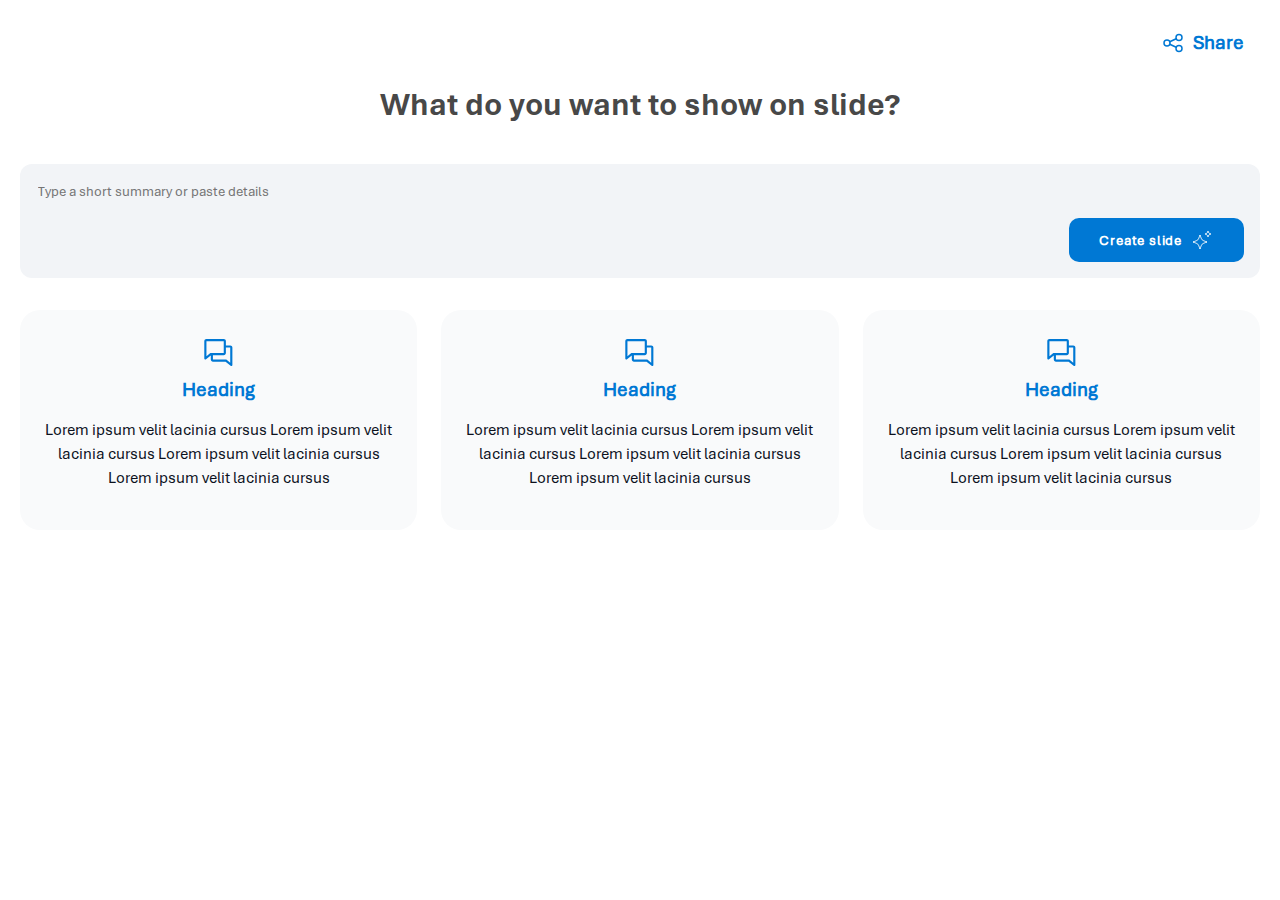
==== index.html @ 69a3b622 "Initial Commit" ====
<!DOCTYPE html>
<html lang="en">
  <head>
    <meta charset="UTF-8" />
    <meta name="viewport" content="width=device-width, initial-scale=1.0" />
    <title>TeamSLI</title>
    <meta name="description" content="Simple Slide Creator" />
    <meta name="author" content="TeamSLI" />
    
    <!-- Bootstrap CSS -->
    <link href="https://cdn.jsdelivr.net/npm/bootstrap@5.3.0-alpha1/dist/css/bootstrap.min.css" rel="stylesheet">
    <!-- Custom styles -->
    <link rel="stylesheet" href="./assets/css/style.css">
  </head>

  <body>
    <div class="header">
      <button class="share-btn">
        <img src="./assets/images/share.svg" alt="Share Icon">
        Share
      </button>
    </div>

    <div class="main-container">
      <h1 class="title">What do you want to show on slide?</h1>
      
      <div class="input-container">
        <input type="text" class="slide-input" placeholder="Type a short summary or paste details">
        <button class="create-btn">
          Create slide
          <img src="./assets/images/ai-magic.svg" alt="AI Magic Icon">
        </button>
      </div>
      
      <div class="templates-container">
        <div class="template-card">
          <div class="template-icon">
            <img src="./assets/images/chats.svg" alt="Chats Icon">
          </div>
          <h2 class="template-title">Heading</h2>
          <p class="template-description">Lorem ipsum velit lacinia cursus Lorem ipsum velit lacinia cursus Lorem ipsum velit lacinia cursus Lorem ipsum velit lacinia cursus</p>
        </div>
        
        <div class="template-card">
          <div class="template-icon">
            <img src="./assets/images/chats.svg" alt="Chats Icon">
          </div>
          <h2 class="template-title">Heading</h2>
          <p class="template-description">Lorem ipsum velit lacinia cursus Lorem ipsum velit lacinia cursus Lorem ipsum velit lacinia cursus Lorem ipsum velit lacinia cursus</p>
        </div>
        
        <div class="template-card">
          <div class="template-icon">
            <img src="./assets/images/chats.svg" alt="Chats Icon">
          </div>
          <h2 class="template-title">Heading</h2>
          <p class="template-description">Lorem ipsum velit lacinia cursus Lorem ipsum velit lacinia cursus Lorem ipsum velit lacinia cursus Lorem ipsum velit lacinia cursus</p>
        </div>
      </div>
    </div>

    <!-- IMPORTANT: DO NOT REMOVE THIS SCRIPT TAG OR THIS VERY COMMENT! -->
    <!-- <script src="https://cdn.gpteng.co/gptengineer.js" type="module"></script> -->
  </body>
</html>
---- assets/css/style.css ----
@font-face {
    font-family: 'Aptos';
    src: url('../fonts/aptos.ttf') format('truetype');
}
@font-face {
    font-family: 'Aptos Bold';
    src: url('../fonts/aptos-bold.ttf') format('truetype');
}

:root {
--primary-blue: #0078D4;
--light-gray: #F2F4F7;
--lighter-gray: #F9FAFB;
--dark-gray: #484848;
}

body {
font-family: 'Aptos', sans-serif;
background-color: white;
color: #333;
}

.header {
padding: 20px;
display: flex;
justify-content: flex-end;
}

.share-btn {
display: flex;
align-items: center;
color: var(--primary-blue);
background: transparent;
border: none;
font-size: 20px;
font-weight: 700;
cursor: pointer;
padding: 8px 16px;
border-radius: 6px;
}

.share-btn:hover {
background-color: rgba(59, 130, 246, 0.1);
}

.share-btn img {
margin-right: 8px;
}

.main-container {
max-width: 1280px;
margin: 0 auto;
padding: 0 20px;
}

.title {
font-family: 'Aptos Bold', sans-serif;
text-align: center;
font-size: 32px;
font-weight: 800;
color: var(--dark-gray);
margin-bottom: 40px;
}

.input-container {
display: flex;
gap: 15px;
flex-direction: column;
background-color: var(--light-gray);
border-radius: 12px;
padding: 16px;
margin-bottom: 32px;
}

.slide-input {
width: 100%;
border: none;
background: transparent;
display: block;
font-size: 14px;
color: var(--dark-gray);
margin-bottom: 12px;
}

.slide-input:focus {
outline: none;
}

.create-btn {
display: flex;
align-items: center;
justify-content: center;
width: fit-content;
background-color: var(--primary-blue);
color: white;
border: none;
border-radius: 10px;
padding: 10px 30px;
font-size: 14px;
letter-spacing: 0.8px;
font-weight: 600;
cursor: pointer;
}

.create-btn:hover {
background-color: #2563eb;
}

.create-btn img {
margin-left: 8px;
}

.templates-container {
display: flex;
flex-direction: column;
gap: 16px;
}

.template-card {
background-color: var(--lighter-gray);
border-radius: 20px;
padding: 24px;
display: flex;
flex-direction: column;
align-items: center;
text-align: center;
}

.template-icon {
color: var(--primary-blue);
margin-bottom: 8px;
}

.template-title {
color: var(--primary-blue);
font-weight: 700;
font-size: 20px;
margin-bottom: 16px;
}

.template-description {
color: #0C111D;
font-size: 16px;
line-height: 1.5;
}

/* Tablet styles for 744px and below */
@media (max-width: 744px) {
.main-container {
    max-width: 100%;
    padding: 0 24px;
}
.share-btn{
    font-size: 18px;
}

.title {
    font-size: 24px;
    margin-bottom: 32px;
}

.templates-container {
    display: grid;
    grid-template-columns: repeat(2, 1fr);
    gap: 20px;
}

.template-card:last-child {
    grid-column: span 2;
    max-width: 100%;
    margin: 0;
}

.template-title {
    font-size: 16px;
    margin-bottom: 12px;
}

.template-description {
    font-size: 13px;
}

.input-container {
    padding: 14px;
    margin-bottom: 28px;
    align-items: end;
}

.create-btn {
    padding: 10px 16px;
    width: fit-content;
}
.slide-input{
    width: 100%;
}
}

/* Desktop responsive styles */
@media (min-width: 744px) {
.templates-container {
    display: grid;
    grid-template-columns: repeat(3, 1fr);
    gap: 24px;
}

.input-container {
    flex-direction: column;
    align-items: end;
}

.slide-input {
    flex-grow: 1;
    margin-bottom: 0;
}

.create-btn {
    width: auto;
    margin-left: 12px;
}
}

/* Mobile specific styles (390px and below) */
@media (max-width: 390px) {
.header {
    padding: 16px;
}

.title {
    font-size: 22px;
    margin-bottom: 24px;
}

.main-container {
    padding: 0 16px;
}

.input-container {
    padding: 15px 12px 10px;
    margin-bottom: 24px;
    gap: 10px;
}

.create-btn {
    padding: 10px 0;
    width: 100%;
}

.template-card {
    padding: 16px;
}

.template-title {
    font-size: 16px;
    margin-bottom: 12px;
}

.template-description {
    font-size: 13px;
}

.templates-container {
    display: flex;
    flex-direction: column;
    gap: 16px;
}
}
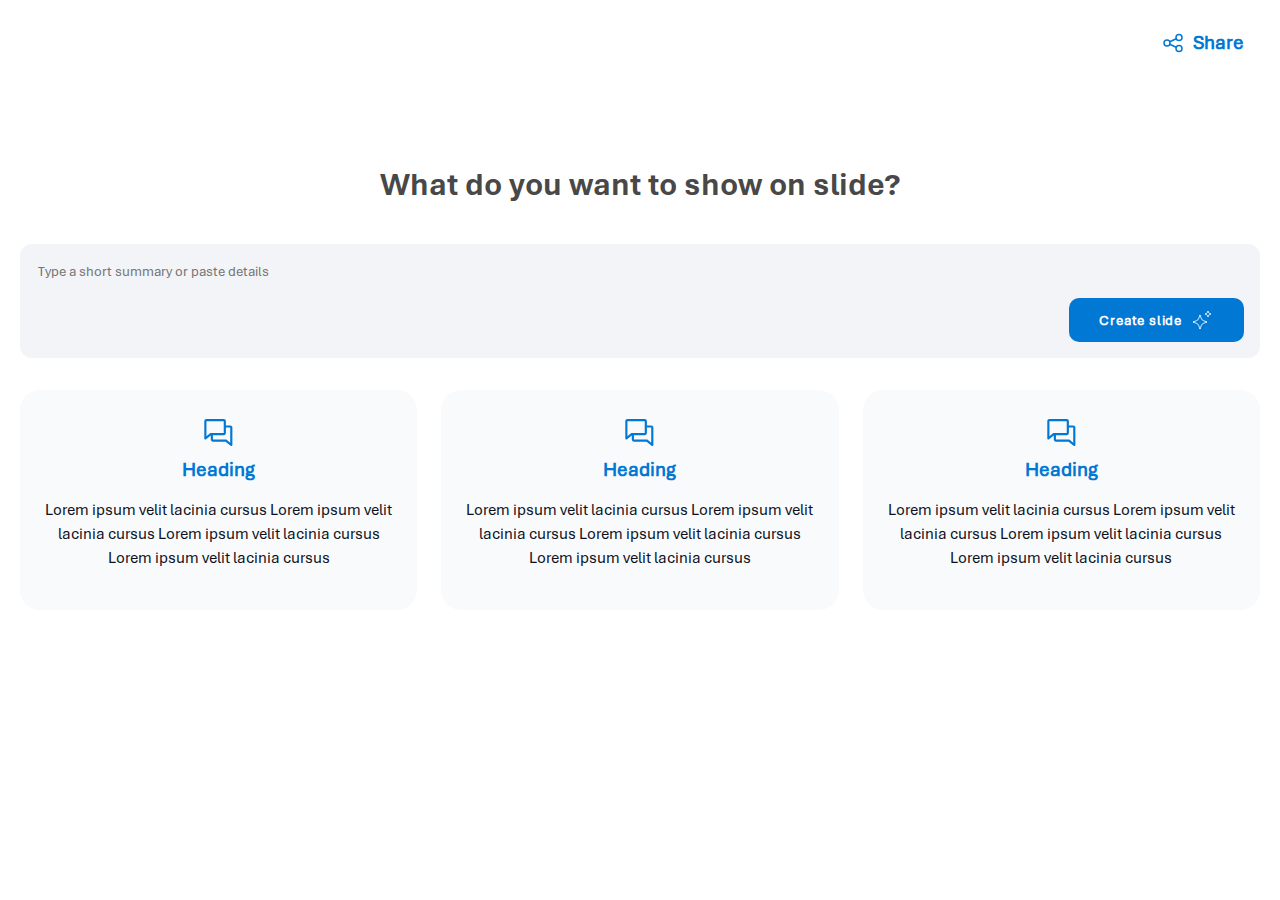
==== commit aaf9f04f: "revision: horizontal slider replaced with image" ====
--- a/index.html
+++ b/index.html
@@ -15,10 +15,10 @@
 
   <body>
     <div class="header">
-      <button class="share-btn">
+      <a href="page.html" class="share-btn">
         <img src="./assets/images/share.svg" alt="Share Icon">
         Share
-      </button>
+      </a>
     </div>
 
     <div class="main-container">
@@ -58,8 +58,5 @@
         </div>
       </div>
     </div>
-
-    <!-- IMPORTANT: DO NOT REMOVE THIS SCRIPT TAG OR THIS VERY COMMENT! -->
-    <!-- <script src="https://cdn.gpteng.co/gptengineer.js" type="module"></script> -->
   </body>
 </html>
--- a/assets/css/style.css
+++ b/assets/css/style.css
@@ -24,6 +24,8 @@
 padding: 20px;
 display: flex;
 justify-content: flex-end;
+max-width: 1440px;
+margin: 0 auto;
 }
 
 .share-btn {
@@ -37,6 +39,7 @@
 cursor: pointer;
 padding: 8px 16px;
 border-radius: 6px;
+text-decoration: none;
 }
 
 .share-btn:hover {
@@ -48,9 +51,9 @@
 }
 
 .main-container {
-max-width: 1280px;
+max-width: 1440px;
 margin: 0 auto;
-padding: 0 20px;
+padding: 80px 20px;
 }
 
 .title {
@@ -231,7 +234,7 @@
 }
 
 .main-container {
-    padding: 0 16px;
+    padding: 60px 15px;
 }
 
 .input-container {
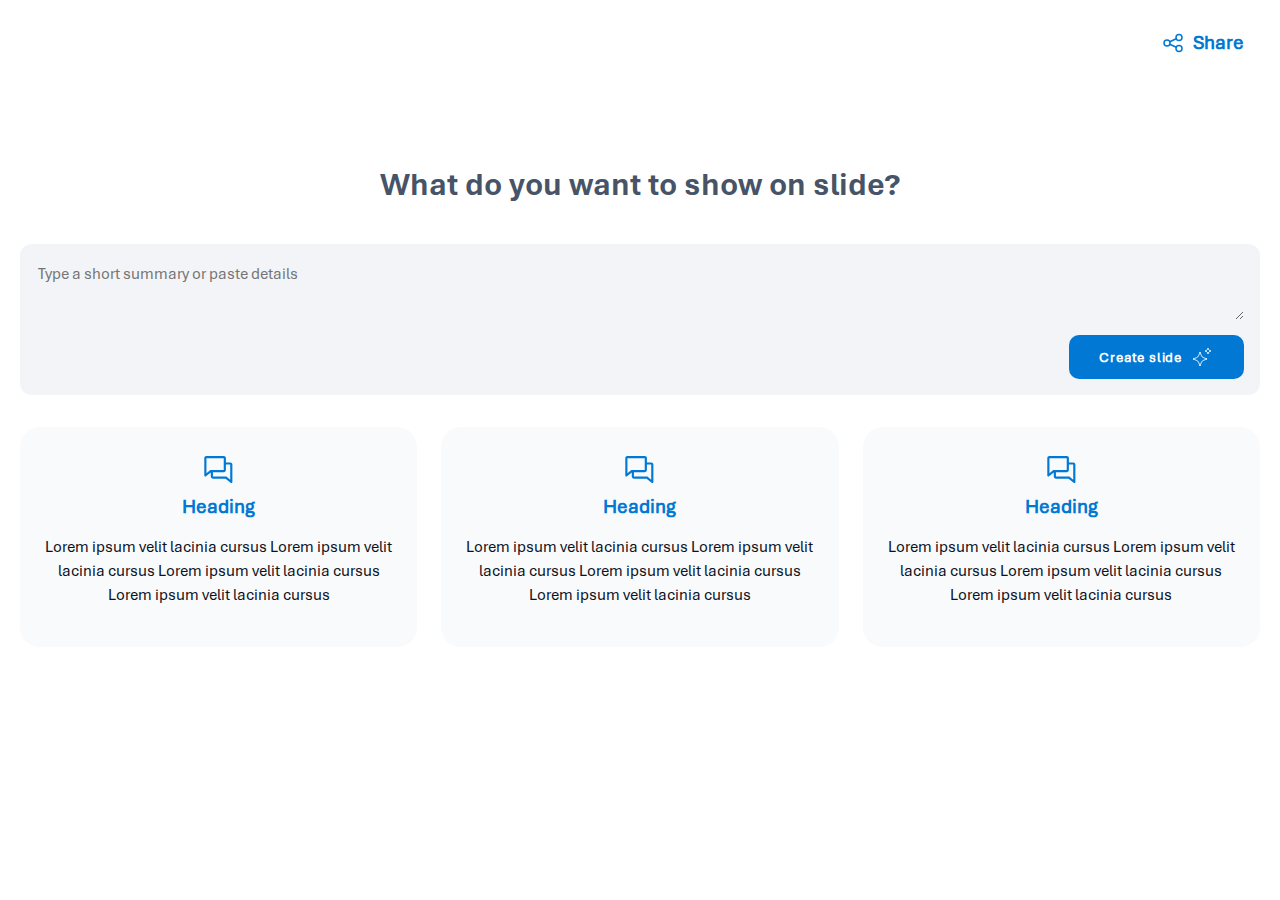
==== commit af1fcf69: "revision: css updates (sizing, color etc)" ====
--- a/index.html
+++ b/index.html
@@ -25,7 +25,7 @@
       <h1 class="title">What do you want to show on slide?</h1>
       
       <div class="input-container">
-        <input type="text" class="slide-input" placeholder="Type a short summary or paste details">
+        <textarea class="slide-input" placeholder="Type a short summary or paste details"></textarea>
         <button class="create-btn">
           Create slide
           <img src="./assets/images/ai-magic.svg" alt="AI Magic Icon">
--- a/assets/css/style.css
+++ b/assets/css/style.css
@@ -61,7 +61,7 @@
 text-align: center;
 font-size: 32px;
 font-weight: 800;
-color: var(--dark-gray);
+color: #475467;
 margin-bottom: 40px;
 }
 
@@ -80,9 +80,23 @@
 border: none;
 background: transparent;
 display: block;
-font-size: 14px;
-color: var(--dark-gray);
+font-size: 16px;
+color: #475467;
 margin-bottom: 12px;
+resize: vertical;
+min-height: 60px;
+max-height: 200px;
+overflow-y: auto;
+line-height: 1.5;
+}
+
+.slide-input::-webkit-scrollbar {
+    width: 6px;
+}
+
+.slide-input::-webkit-scrollbar-thumb {
+    background-color: #98A2B3;
+    border-radius: 3px;
 }
 
 .slide-input:focus {
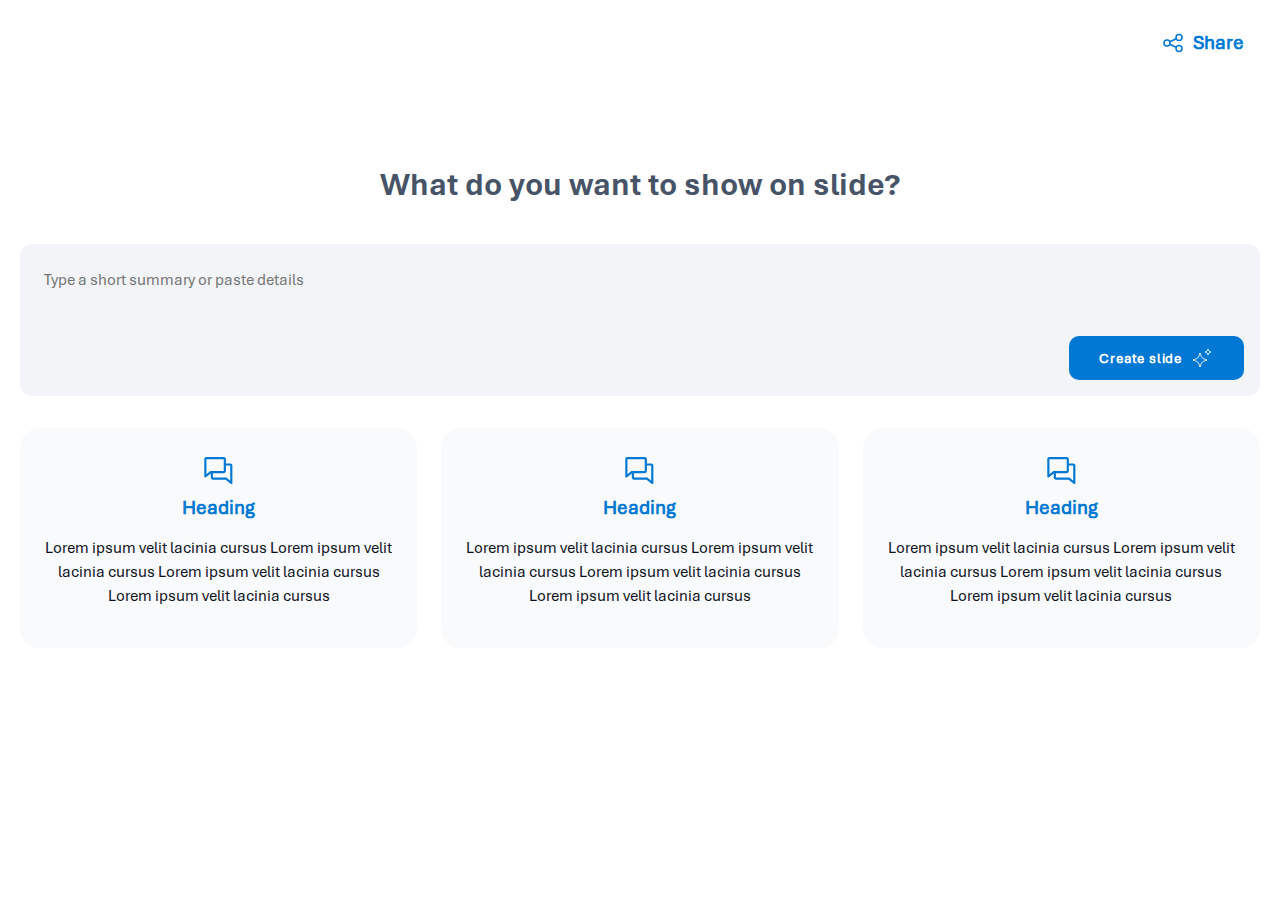
==== commit b62d1ebb: "revision: auto expand input field to certain height added" ====
--- a/index.html
+++ b/index.html
@@ -25,11 +25,13 @@
       <h1 class="title">What do you want to show on slide?</h1>
       
       <div class="input-container">
-        <textarea class="slide-input" placeholder="Type a short summary or paste details"></textarea>
-        <button class="create-btn">
-          Create slide
-          <img src="./assets/images/ai-magic.svg" alt="AI Magic Icon">
-        </button>
+        <textarea class="text-input" placeholder="Type a short summary or paste details"></textarea>
+        <div class="btn-wrapper">
+          <button class="create-btn">
+            Create slide
+            <img src="./assets/images/ai-magic.svg" alt="AI Magic Icon">
+          </button>
+        </div>
       </div>
       
       <div class="templates-container">
@@ -58,5 +60,6 @@
         </div>
       </div>
     </div>
+    <script src="./assets/js/auto-resize.js"></script>
   </body>
 </html>
--- a/assets/css/style.css
+++ b/assets/css/style.css
@@ -66,7 +66,7 @@
 }
 
 .input-container {
-display: flex;
+display: block;
 gap: 15px;
 flex-direction: column;
 background-color: var(--light-gray);
@@ -75,7 +75,7 @@
 margin-bottom: 32px;
 }
 
-.slide-input {
+.text-input {
 width: 100%;
 border: none;
 background: transparent;
@@ -83,24 +83,31 @@
 font-size: 16px;
 color: #475467;
 margin-bottom: 12px;
-resize: vertical;
-min-height: 60px;
-max-height: 200px;
+padding: 8px;
 overflow-y: auto;
 line-height: 1.5;
-}
-
-.slide-input::-webkit-scrollbar {
+min-height: 60px;
+max-height: 200px; /* max expansion height */
+overflow-y: auto;
+resize: none !important; /* prevent manual resize if you want */
+}
+
+.text-input::-webkit-scrollbar {
     width: 6px;
 }
 
-.slide-input::-webkit-scrollbar-thumb {
+.text-input::-webkit-scrollbar-thumb {
     background-color: #98A2B3;
     border-radius: 3px;
 }
 
-.slide-input:focus {
+.text-input:focus {
 outline: none;
+}
+.btn-wrapper{
+    display: flex;
+    justify-content: end;
+    align-items: center; 
 }
 
 .create-btn {
@@ -230,14 +237,10 @@
     margin-bottom: 0;
 }
 
-.create-btn {
-    width: auto;
-    margin-left: 12px;
-}
 }
 
 /* Mobile specific styles (390px and below) */
-@media (max-width: 390px) {
+@media (max-width: 478px) {
 .header {
     padding: 16px;
 }
@@ -252,14 +255,9 @@
 }
 
 .input-container {
-    padding: 15px 12px 10px;
+    padding: 5px 10px 10px;
     margin-bottom: 24px;
     gap: 10px;
-}
-
-.create-btn {
-    padding: 10px 0;
-    width: 100%;
 }
 
 .template-card {
@@ -280,4 +278,17 @@
     flex-direction: column;
     gap: 16px;
 }
+.btn-wrapper{
+    display: block;
+}
+.create-btn {
+    width: calc(100% - 30px);
+    position: absolute;
+    left: 14px;
+    margin-top: 20px;
+}
+
+.templates-container{
+    margin-top: 90px;
+}
 }